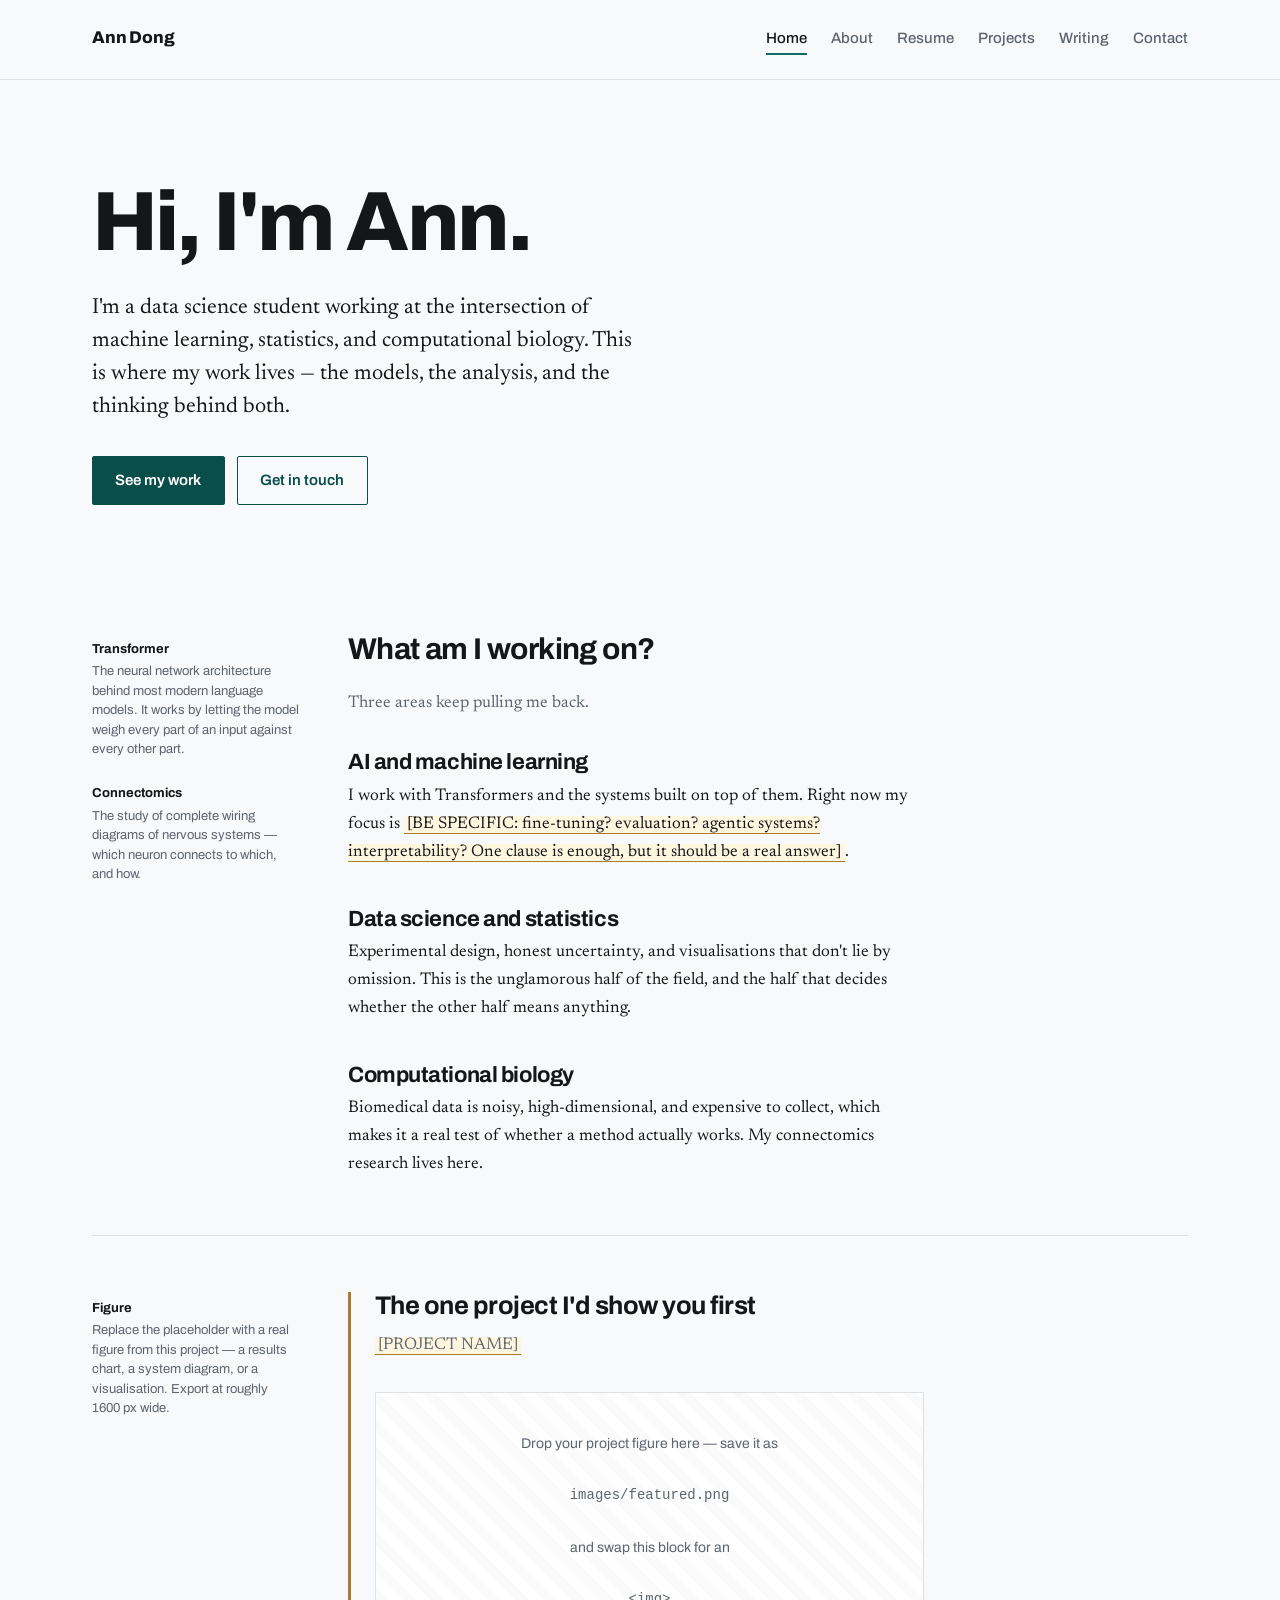
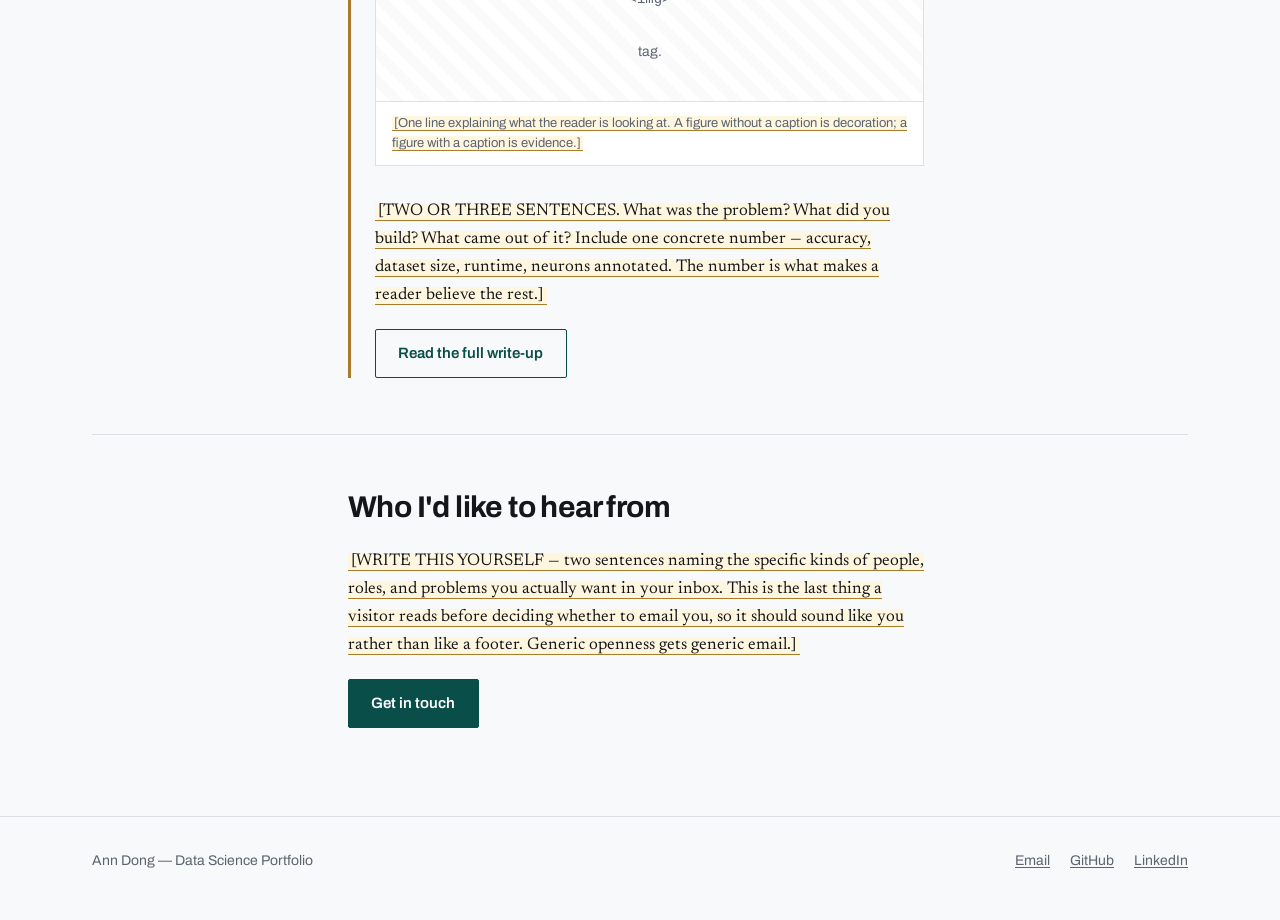
==== index.html @ 15c3337b "Add files via upload Replace Quarto site with static HTML portfolio" ====
<!DOCTYPE html>
<html lang="en">
<head>
<meta charset="utf-8">
<meta name="viewport" content="width=device-width, initial-scale=1">
<title>Ann Dong — Data Science Portfolio</title>
<meta name="description" content="Ann Dong is a data science student working across machine learning, statistics, and computational biology.">
<link rel="preconnect" href="https://fonts.googleapis.com">
<link rel="preconnect" href="https://fonts.gstatic.com" crossorigin>
<link href="https://fonts.googleapis.com/css2?family=Archivo:wght@400;500;600;700;800&family=Newsreader:opsz,wght@6..72,400;6..72,500&display=swap" rel="stylesheet">
<link rel="stylesheet" href="style.css">
</head>
<body>

<header class="site-header">
  <div class="header-inner">
    <a class="wordmark" href="index.html">Ann Dong</a>
    <nav class="nav" aria-label="Main">
      <a href="index.html" aria-current="page">Home</a>
      <a href="about.html">About</a>
      <a href="resume.html">Resume</a>
      <a href="projects.html">Projects</a>
      <a href="writing.html">Writing</a>
      <a href="contact.html">Contact</a>
    </nav>
  </div>
</header>

<main class="sheet">

  <section class="hero">
    <h1>Hi, I'm Ann.</h1>
    <p class="lede">I'm a data science student working at the intersection of machine
      learning, statistics, and computational biology. This is where my work lives —
      the models, the analysis, and the thinking behind both.</p>
    <div class="btn-row">
      <a class="btn btn-solid" href="projects.html">See my work</a>
      <a class="btn btn-ghost" href="contact.html">Get in touch</a>
    </div>
  </section>

  <section class="row">
    <div class="gutter">
      <p class="note">
        <span class="term">Transformer</span>
        The neural network architecture behind most modern language models. It works by
        letting the model weigh every part of an input against every other part.
      </p>
      <p class="note">
        <span class="term">Connectomics</span>
        The study of complete wiring diagrams of nervous systems — which neuron connects
        to which, and how.
      </p>
    </div>
    <div class="main">
      <h2>What am I working on?</h2>
      <p class="sub">Three areas keep pulling me back.</p>

      <div class="entry">
        <h3>AI and machine learning</h3>
        <p>I work with Transformers and the systems built on top of them. Right now my
          focus is <span class="todo">[BE SPECIFIC: fine-tuning? evaluation? agentic
          systems? interpretability? One clause is enough, but it should be a real
          answer]</span>.</p>
      </div>

      <div class="entry">
        <h3>Data science and statistics</h3>
        <p>Experimental design, honest uncertainty, and visualisations that don't lie by
          omission. This is the unglamorous half of the field, and the half that decides
          whether the other half means anything.</p>
      </div>

      <div class="entry">
        <h3>Computational biology</h3>
        <p>Biomedical data is noisy, high-dimensional, and expensive to collect, which
          makes it a real test of whether a method actually works. My connectomics
          research lives here.</p>
      </div>
    </div>
  </section>

  <section class="row">
    <div class="gutter">
      <p class="note">
        <span class="term">Figure</span>
        Replace the placeholder with a real figure from this project — a results chart,
        a system diagram, or a visualisation. Export at roughly 1600&nbsp;px wide.
      </p>
    </div>
    <div class="main">
      <div class="featured">
        <h2>The one project I'd show you first</h2>
        <p class="sub"><span class="todo">[PROJECT NAME]</span></p>

        <figure>
          <div class="figure-empty">Drop your project figure here — save it as
            <code>images/featured.png</code> and swap this block for an
            <code>&lt;img&gt;</code> tag.</div>
          <figcaption><span class="todo">[One line explaining what the reader is looking
            at. A figure without a caption is decoration; a figure with a caption is
            evidence.]</span></figcaption>
        </figure>

        <p><span class="todo">[TWO OR THREE SENTENCES. What was the problem? What did you
          build? What came out of it? Include one concrete number — accuracy, dataset
          size, runtime, neurons annotated. The number is what makes a reader believe
          the rest.]</span></p>

        <div class="btn-row">
          <a class="btn btn-ghost" href="projects.html">Read the full write-up</a>
        </div>
      </div>
    </div>
  </section>

  <section class="row">
    <div class="gutter"></div>
    <div class="main">
      <h2>Who I'd like to hear from</h2>
      <p><span class="todo">[WRITE THIS YOURSELF — two sentences naming the specific
        kinds of people, roles, and problems you actually want in your inbox. This is
        the last thing a visitor reads before deciding whether to email you, so it
        should sound like you rather than like a footer. Generic openness gets generic
        email.]</span></p>
      <div class="btn-row">
        <a class="btn btn-solid" href="contact.html">Get in touch</a>
      </div>
    </div>
  </section>

</main>

<footer class="site-footer">
  <div class="footer-inner">
    <span>Ann Dong — Data Science Portfolio</span>
    <div class="footer-links">
      <a href="mailto:you@example.com">Email</a>
      <a href="https://github.com/">GitHub</a>
      <a href="https://linkedin.com/">LinkedIn</a>
    </div>
  </div>
</footer>

</body>
</html>
---- style.css ----
/* ============================================================
   Ann Dong — Data Science Portfolio
   Layout concept: an annotated page. The narrow left column is a
   real margin for definitions, figure captions, and metadata, so
   specialised terms get explained without interrupting the prose.
   ============================================================ */

:root {
  --paper:      #F8F9FA;
  --surface:    #FFFFFF;
  --ink:        #14161A;
  --ink-soft:   #5C6470;
  --rule:       #DDE1E3;
  --teal:       #0E6B66;
  --teal-deep:  #0A4E4A;
  --gold:       #A87C2A;

  --measure: 36rem;
  --gutter-w: 13rem;
  --gap: 3rem;

  --step-0: 1.0625rem;
  --step-1: 1.375rem;
  --step-2: 1.875rem;
  --step-3: 2.75rem;
  --step-4: clamp(2.75rem, 7vw, 5.25rem);
}

*, *::before, *::after { box-sizing: border-box; }

html { -webkit-text-size-adjust: 100%; }

body {
  margin: 0;
  background: var(--paper);
  color: var(--ink);
  font-family: Newsreader, Georgia, 'Times New Roman', serif;
  font-size: var(--step-0);
  line-height: 1.65;
  font-optical-sizing: auto;
}

h1, h2, h3, h4,
.nav, .gutter, .btn, .meta, .tag, .skills-grid dt {
  font-family: Archivo, 'Helvetica Neue', Arial, sans-serif;
}

h1, h2, h3, h4 {
  line-height: 1.1;
  letter-spacing: -0.02em;
  margin: 0;
  font-weight: 700;
}

p { margin: 0 0 1.1em; }
p:last-child { margin-bottom: 0; }

a { color: var(--teal-deep); text-decoration-thickness: 1px; text-underline-offset: 2px; }
a:hover { color: var(--ink); }

:focus-visible {
  outline: 2px solid var(--teal);
  outline-offset: 3px;
}

/* ---------- Header ---------- */

.site-header {
  border-bottom: 1px solid var(--rule);
  background: var(--paper);
}

.header-inner {
  max-width: 72rem;
  margin: 0 auto;
  padding: 1.5rem 1.75rem;
  display: flex;
  flex-wrap: wrap;
  gap: 1rem 2rem;
  align-items: baseline;
  justify-content: space-between;
}

.wordmark {
  font-family: Archivo, sans-serif;
  font-weight: 800;
  font-size: 1.0625rem;
  letter-spacing: -0.01em;
  color: var(--ink);
  text-decoration: none;
}

.nav {
  display: flex;
  flex-wrap: wrap;
  gap: 1.5rem;
  font-size: 0.9375rem;
  font-weight: 500;
}

.nav a {
  color: var(--ink-soft);
  text-decoration: none;
  padding-bottom: 2px;
  border-bottom: 2px solid transparent;
}

.nav a:hover { color: var(--ink); }

.nav a[aria-current="page"] {
  color: var(--ink);
  border-bottom-color: var(--teal);
}

/* ---------- The annotated grid ---------- */

.sheet {
  max-width: 72rem;
  margin: 0 auto;
  padding: 0 1.75rem;
}

.row {
  display: grid;
  grid-template-columns: var(--gutter-w) minmax(0, var(--measure));
  gap: var(--gap);
  padding: 3.5rem 0;
  border-bottom: 1px solid var(--rule);
}

.row:last-child { border-bottom: 0; }

.row > .main { grid-column: 2; }
.row > .gutter { grid-column: 1; }

/* Gutter notes: real information, not decoration. */
.gutter {
  font-family: Archivo, sans-serif;
  font-size: 0.8125rem;
  line-height: 1.5;
  color: var(--ink-soft);
  padding-top: 0.4rem;
}

.gutter .term {
  display: block;
  font-weight: 700;
  color: var(--ink);
  margin-bottom: 0.2rem;
}

.gutter .note + .note { margin-top: 1.5rem; }

/* ---------- Hero ---------- */

.hero { padding: 6rem 0 4.5rem; }

.hero h1 {
  font-size: var(--step-4);
  font-weight: 800;
  letter-spacing: -0.035em;
  margin-bottom: 1.5rem;
}

.hero .lede {
  font-size: var(--step-1);
  line-height: 1.5;
  max-width: 34rem;
  margin-bottom: 2rem;
}

/* ---------- Buttons ---------- */

.btn-row { display: flex; flex-wrap: wrap; gap: 0.75rem; }

.btn {
  display: inline-block;
  font-size: 0.9375rem;
  font-weight: 600;
  padding: 0.7rem 1.4rem;
  border-radius: 2px;
  text-decoration: none;
  border: 1.5px solid var(--teal-deep);
}

.btn-solid { background: var(--teal-deep); color: #fff; }
.btn-solid:hover { background: var(--ink); border-color: var(--ink); color: #fff; }

.btn-ghost { background: transparent; color: var(--teal-deep); }
.btn-ghost:hover { background: var(--teal-deep); color: #fff; }

/* ---------- Headings within content ---------- */

.main > h2 {
  font-size: var(--step-2);
  margin-bottom: 1.5rem;
}

.main > h3 {
  font-size: var(--step-1);
  margin: 2.5rem 0 0.6rem;
}

.main > h3:first-child { margin-top: 0; }

.sub {
  color: var(--ink-soft);
  font-size: var(--step-0);
  margin-bottom: 2rem;
}

/* ---------- Entries (areas, research, experience) ---------- */

.entry { margin-bottom: 2.5rem; }
.entry:last-child { margin-bottom: 0; }

.entry h3 {
  font-size: var(--step-1);
  margin-bottom: 0.5rem;
}

.entry .meta {
  font-size: 0.8125rem;
  color: var(--ink-soft);
  margin-bottom: 0.6rem;
}

.entry ul { margin: 0.6rem 0 0; padding-left: 1.1rem; }
.entry li { margin-bottom: 0.4rem; }

/* ---------- Featured project ---------- */

.featured {
  border-left: 3px solid var(--gold);
  padding-left: 1.5rem;
}

.featured h2 { margin-bottom: 0.75rem; }

/* ---------- Figures ---------- */

figure {
  margin: 0 0 2rem;
  background: var(--surface);
  border: 1px solid var(--rule);
}

figure img { display: block; width: 100%; height: auto; }

figure figcaption {
  font-family: Archivo, sans-serif;
  font-size: 0.8125rem;
  line-height: 1.5;
  color: var(--ink-soft);
  padding: 0.75rem 1rem;
  border-top: 1px solid var(--rule);
}

.figure-empty {
  aspect-ratio: 16 / 9;
  display: grid;
  place-items: center;
  padding: 1.5rem;
  text-align: center;
  font-family: Archivo, sans-serif;
  font-size: 0.875rem;
  color: var(--ink-soft);
  background: repeating-linear-gradient(
    45deg, transparent, transparent 10px,
    rgba(0,0,0,0.02) 10px, rgba(0,0,0,0.02) 20px
  );
}

/* ---------- Project index ---------- */

.project-group { margin-bottom: 3rem; }
.project-group:last-child { margin-bottom: 0; }

.project-group > h3 {
  font-size: 0.9375rem;
  font-weight: 700;
  color: var(--teal-deep);
  margin-bottom: 1rem;
  padding-bottom: 0.4rem;
  border-bottom: 1px solid var(--rule);
}

.project-item {
  display: block;
  padding: 1.1rem 0;
  border-bottom: 1px solid var(--rule);
  text-decoration: none;
  color: inherit;
}

.project-item:last-child { border-bottom: 0; }

.project-item h4 {
  font-size: 1.125rem;
  margin-bottom: 0.3rem;
  color: var(--teal-deep);
}

.project-item:hover h4 { color: var(--ink); }

.project-item p {
  margin: 0;
  font-size: 0.9375rem;
  color: var(--ink-soft);
}

.tag {
  display: inline-block;
  font-size: 0.75rem;
  font-weight: 600;
  color: var(--gold);
  border: 1px solid currentColor;
  border-radius: 2px;
  padding: 0.1rem 0.4rem;
  margin-left: 0.5rem;
  vertical-align: 2px;
}

/* ---------- Skills ---------- */

.skills-grid {
  display: grid;
  grid-template-columns: 9rem minmax(0, 1fr);
  gap: 0.5rem 1.5rem;
  margin: 0;
  font-size: 0.9375rem;
}

.skills-grid dt { font-weight: 600; color: var(--ink); }
.skills-grid dd { margin: 0; color: var(--ink-soft); }

/* ---------- Contact list ---------- */

.contact-list {
  list-style: none;
  margin: 0 0 2rem;
  padding: 0;
  font-size: var(--step-1);
}

.contact-list li {
  padding: 0.7rem 0;
  border-bottom: 1px solid var(--rule);
}

/* ---------- Placeholder marker — delete these before publishing ---------- */

.todo {
  background: #FFF6DF;
  border-bottom: 1.5px solid var(--gold);
  padding: 0 0.15em;
}

/* ---------- Footer ---------- */

.site-footer {
  border-top: 1px solid var(--rule);
  margin-top: 2rem;
}

.footer-inner {
  max-width: 72rem;
  margin: 0 auto;
  padding: 2rem 1.75rem 3rem;
  display: flex;
  flex-wrap: wrap;
  gap: 0.75rem 2rem;
  justify-content: space-between;
  font-family: Archivo, sans-serif;
  font-size: 0.875rem;
  color: var(--ink-soft);
}

.footer-inner a { color: var(--ink-soft); }
.footer-inner a:hover { color: var(--ink); }

.footer-links { display: flex; flex-wrap: wrap; gap: 1.25rem; }

/* ---------- Narrow screens: the margin folds into the flow ---------- */

@media (max-width: 56rem) {
  :root { --gap: 0; }

  .row {
    grid-template-columns: minmax(0, 1fr);
    padding: 2.75rem 0;
  }

  .row > .main,
  .row > .gutter { grid-column: 1; }

  .row > .gutter {
    order: 2;
    margin-top: 2rem;
    padding: 0 0 0 1rem;
    border-left: 2px solid var(--rule);
  }

  .hero { padding: 3.5rem 0 2.5rem; }

  .skills-grid { grid-template-columns: minmax(0, 1fr); gap: 0.15rem; }
  .skills-grid dd { margin-bottom: 0.9rem; }
}

@media (prefers-reduced-motion: reduce) {
  * { transition: none !important; animation: none !important; }
}
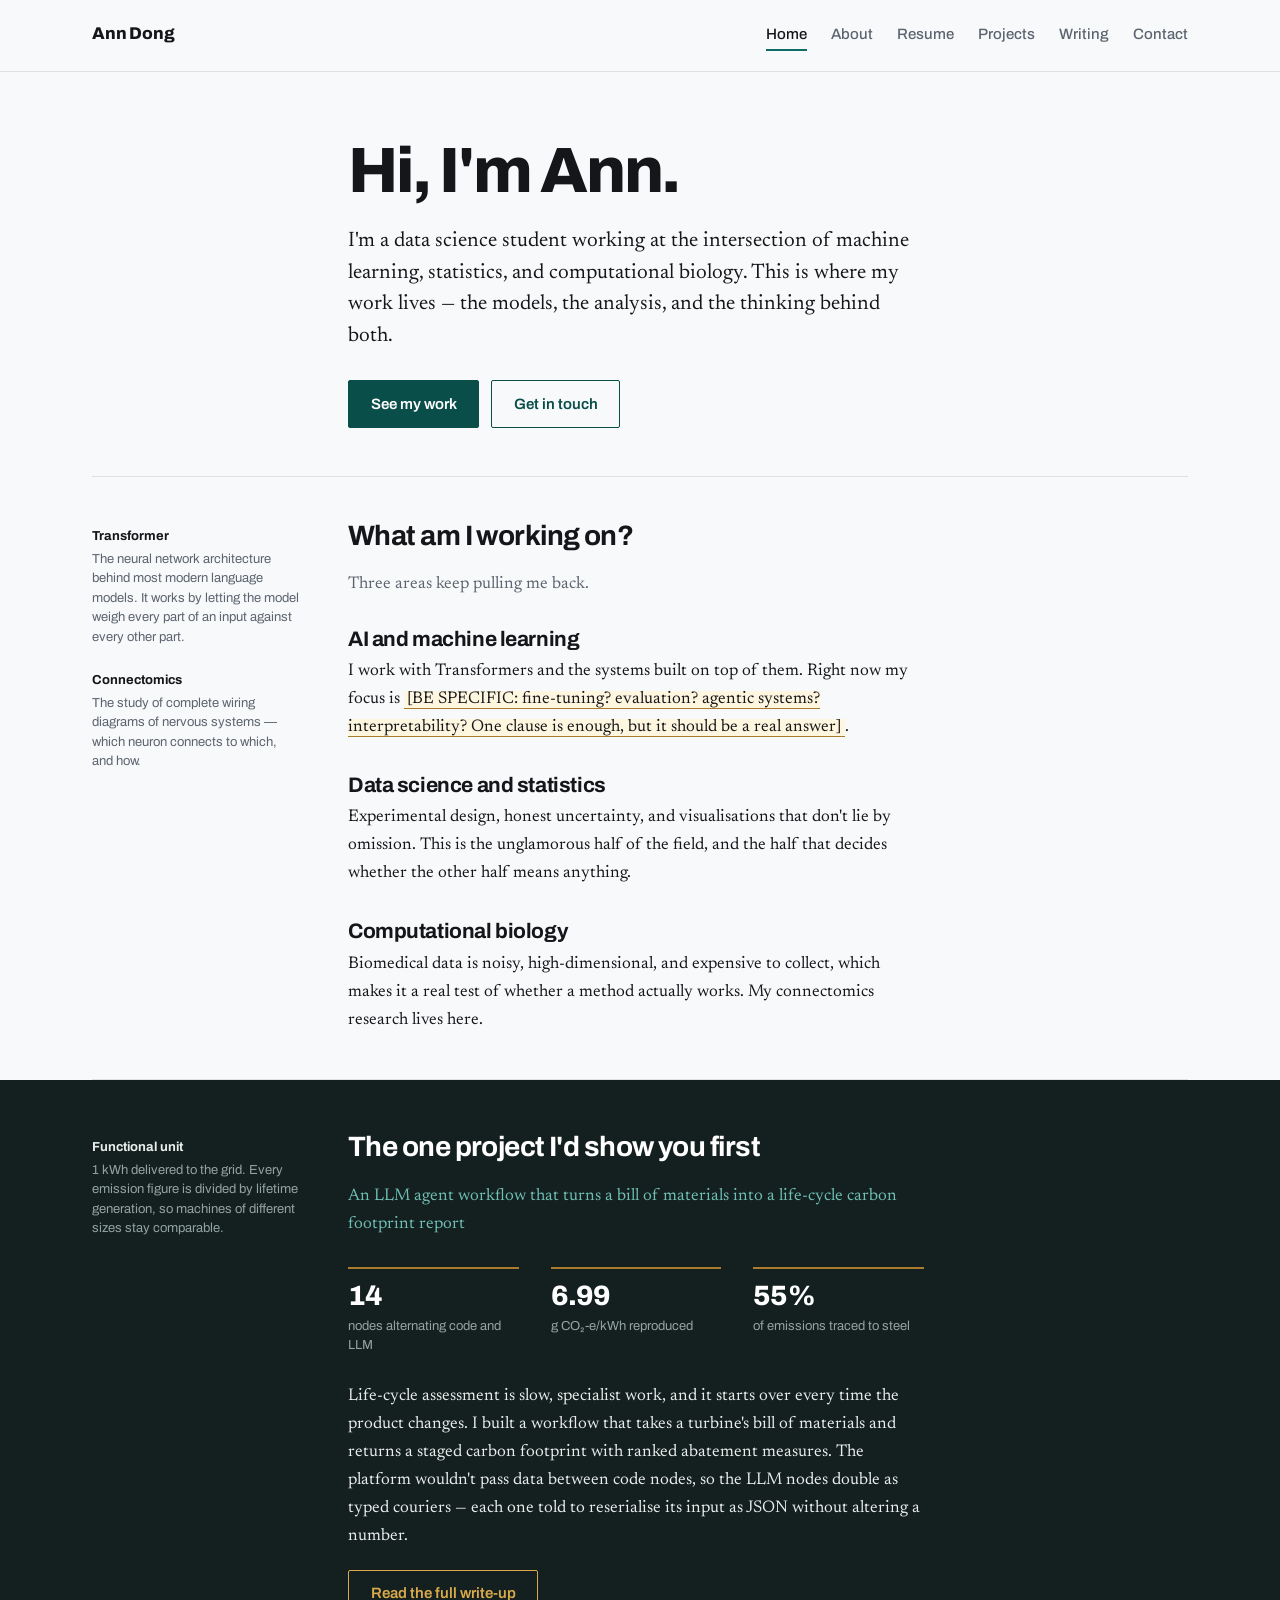
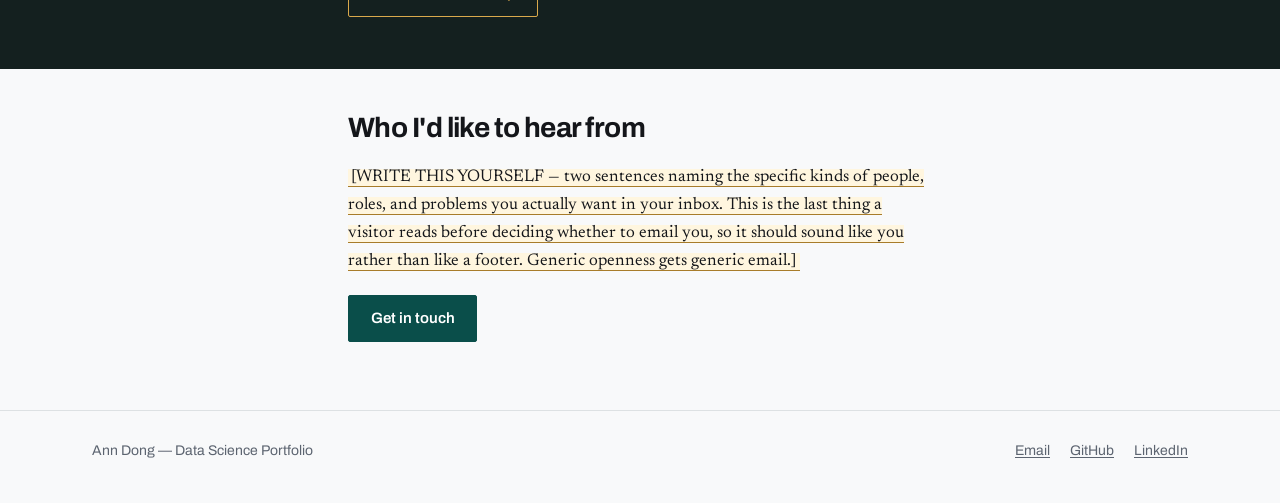
==== commit 72762952: "Align page heroes to the content grid" ====
--- a/index.html
+++ b/index.html
@@ -28,7 +28,9 @@
 
 <main class="sheet">
 
-  <section class="hero">
+  <section class="row hero">
+  <div class="gutter"></div>
+  <div class="main">
     <h1>Hi, I'm Ann.</h1>
     <p class="lede">I'm a data science student working at the intersection of machine
       learning, statistics, and computational biology. This is where my work lives —
@@ -37,7 +39,8 @@
       <a class="btn btn-solid" href="projects.html">See my work</a>
       <a class="btn btn-ghost" href="contact.html">Get in touch</a>
     </div>
-  </section>
+  </div>
+</section>
 
   <section class="row">
     <div class="gutter">
@@ -80,36 +83,34 @@
     </div>
   </section>
 
-  <section class="row">
+  <section class="row row-dark">
     <div class="gutter">
       <p class="note">
-        <span class="term">Figure</span>
-        Replace the placeholder with a real figure from this project — a results chart,
-        a system diagram, or a visualisation. Export at roughly 1600&nbsp;px wide.
+        <span class="term">Functional unit</span>
+        1 kWh delivered to the grid. Every emission figure is divided by
+        lifetime generation, so machines of different sizes stay comparable.
       </p>
     </div>
     <div class="main">
-      <div class="featured">
-        <h2>The one project I'd show you first</h2>
-        <p class="sub"><span class="todo">[PROJECT NAME]</span></p>
+      <h2>The one project I'd show you first</h2>
+      <p class="sub">An LLM agent workflow that turns a bill of materials into a
+        life-cycle carbon footprint report</p>
 
-        <figure>
-          <div class="figure-empty">Drop your project figure here — save it as
-            <code>images/featured.png</code> and swap this block for an
-            <code>&lt;img&gt;</code> tag.</div>
-          <figcaption><span class="todo">[One line explaining what the reader is looking
-            at. A figure without a caption is decoration; a figure with a caption is
-            evidence.]</span></figcaption>
-        </figure>
+      <div class="stats">
+        <div class="stat"><b>14</b><span>nodes alternating code and LLM</span></div>
+        <div class="stat"><b>6.99</b><span>g CO₂-e/kWh reproduced</span></div>
+        <div class="stat"><b>55%</b><span>of emissions traced to steel</span></div>
+      </div>
 
-        <p><span class="todo">[TWO OR THREE SENTENCES. What was the problem? What did you
-          build? What came out of it? Include one concrete number — accuracy, dataset
-          size, runtime, neurons annotated. The number is what makes a reader believe
-          the rest.]</span></p>
+      <p style="margin-top:1.75rem">Life-cycle assessment is slow, specialist work, and
+        it starts over every time the product changes. I built a workflow that takes a
+        turbine's bill of materials and returns a staged carbon footprint with ranked
+        abatement measures. The platform wouldn't pass data between code nodes, so the
+        LLM nodes double as typed couriers — each one told to reserialise its input as
+        JSON without altering a number.</p>
 
-        <div class="btn-row">
-          <a class="btn btn-ghost" href="projects.html">Read the full write-up</a>
-        </div>
+      <div class="btn-row">
+        <a class="btn btn-ghost" href="project-1.html">Read the full write-up</a>
       </div>
     </div>
   </section>
@@ -135,9 +136,9 @@
   <div class="footer-inner">
     <span>Ann Dong — Data Science Portfolio</span>
     <div class="footer-links">
-      <a href="mailto:you@example.com">Email</a>
-      <a href="https://github.com/">GitHub</a>
-      <a href="https://linkedin.com/">LinkedIn</a>
+      <a href="mailto:qiuyandong@ucsb.edu">Email</a>
+      <a href="https://github.com/qiuyandong">GitHub</a>
+      <a href="https://www.linkedin.com/in/ann-dong-a5a053351">LinkedIn</a>
     </div>
   </div>
 </footer>
--- a/style.css
+++ b/style.css
@@ -8,22 +8,25 @@
 :root {
   --paper:      #F8F9FA;
   --surface:    #FFFFFF;
+  --dark:       #14201F;
   --ink:        #14161A;
   --ink-soft:   #5C6470;
   --rule:       #DDE1E3;
   --teal:       #0E6B66;
   --teal-deep:  #0A4E4A;
+  --teal-light: #6FBFB6;
   --gold:       #A87C2A;
+  --gold-light: #D9A94C;
 
   --measure: 36rem;
   --gutter-w: 13rem;
   --gap: 3rem;
 
   --step-0: 1.0625rem;
-  --step-1: 1.375rem;
-  --step-2: 1.875rem;
-  --step-3: 2.75rem;
-  --step-4: clamp(2.75rem, 7vw, 5.25rem);
+  --step-1: 1.3125rem;
+  --step-2: 1.75rem;
+  --step-3: 2.25rem;
+  --step-4: clamp(2.5rem, 5.5vw, 4rem);
 }
 
 *, *::before, *::after { box-sizing: border-box; }
@@ -41,7 +44,7 @@
 }
 
 h1, h2, h3, h4,
-.nav, .gutter, .btn, .meta, .tag, .skills-grid dt {
+.nav, .gutter, .btn, .meta, .tag, .skills-grid dt, .stat {
   font-family: Archivo, 'Helvetica Neue', Arial, sans-serif;
 }
 
@@ -58,22 +61,16 @@
 a { color: var(--teal-deep); text-decoration-thickness: 1px; text-underline-offset: 2px; }
 a:hover { color: var(--ink); }
 
-:focus-visible {
-  outline: 2px solid var(--teal);
-  outline-offset: 3px;
-}
+:focus-visible { outline: 2px solid var(--teal); outline-offset: 3px; }
 
 /* ---------- Header ---------- */
 
-.site-header {
-  border-bottom: 1px solid var(--rule);
-  background: var(--paper);
-}
+.site-header { border-bottom: 1px solid var(--rule); background: var(--paper); }
 
 .header-inner {
   max-width: 72rem;
   margin: 0 auto;
-  padding: 1.5rem 1.75rem;
+  padding: 1.25rem 1.75rem;
   display: flex;
   flex-wrap: wrap;
   gap: 1rem 2rem;
@@ -90,13 +87,7 @@
   text-decoration: none;
 }
 
-.nav {
-  display: flex;
-  flex-wrap: wrap;
-  gap: 1.5rem;
-  font-size: 0.9375rem;
-  font-weight: 500;
-}
+.nav { display: flex; flex-wrap: wrap; gap: 1.5rem; font-size: 0.9375rem; font-weight: 500; }
 
 .nav a {
   color: var(--ink-soft);
@@ -106,30 +97,23 @@
 }
 
 .nav a:hover { color: var(--ink); }
-
-.nav a[aria-current="page"] {
-  color: var(--ink);
-  border-bottom-color: var(--teal);
-}
+.nav a[aria-current="page"] { color: var(--ink); border-bottom-color: var(--teal); }
 
 /* ---------- The annotated grid ---------- */
-
-.sheet {
-  max-width: 72rem;
-  margin: 0 auto;
-  padding: 0 1.75rem;
-}
+/* Every band on the page sits on the same two-column grid, so the
+   main column keeps one left edge from the hero to the footer. */
+
+.sheet { max-width: 72rem; margin: 0 auto; padding: 0 1.75rem; }
 
 .row {
   display: grid;
   grid-template-columns: var(--gutter-w) minmax(0, var(--measure));
   gap: var(--gap);
-  padding: 3.5rem 0;
+  padding: 2.75rem 0;
   border-bottom: 1px solid var(--rule);
 }
 
 .row:last-child { border-bottom: 0; }
-
 .row > .main { grid-column: 2; }
 .row > .gutter { grid-column: 1; }
 
@@ -142,32 +126,89 @@
   padding-top: 0.4rem;
 }
 
-.gutter .term {
-  display: block;
-  font-weight: 700;
-  color: var(--ink);
-  margin-bottom: 0.2rem;
-}
-
+.gutter .term { display: block; font-weight: 700; color: var(--ink); margin-bottom: 0.2rem; }
 .gutter .note + .note { margin-top: 1.5rem; }
 
+/* ---------- Dark band ---------- */
+/* One inverted band per page gives the scroll a rhythm and marks
+   the section that carries the most weight. */
+
+.row-dark {
+  background: var(--dark);
+  color: #E8EDEC;
+  border-bottom: 0;
+  padding: 3.25rem 0;
+  position: relative;
+}
+
+.row-dark::before {
+  content: "";
+  position: absolute;
+  inset: 0 -50vw;
+  background: var(--dark);
+  z-index: -1;
+}
+
+.row-dark h2, .row-dark h3 { color: #fff; }
+.row-dark .sub { color: var(--teal-light); }
+.row-dark .gutter { color: #93A3A1; }
+.row-dark .gutter .term { color: #E8EDEC; }
+.row-dark a { color: var(--gold-light); }
+.row-dark a:hover { color: #fff; }
+
+.row-dark .btn-ghost { color: var(--gold-light); border-color: var(--gold-light); }
+.row-dark .btn-ghost:hover { background: var(--gold-light); color: var(--dark); }
+
+.row-dark figure { background: rgba(255,255,255,0.04); border-color: rgba(255,255,255,0.14); }
+.row-dark figure figcaption { color: #93A3A1; border-top-color: rgba(255,255,255,0.14); }
+.row-dark .figure-empty { color: #93A3A1; background: none; }
+
 /* ---------- Hero ---------- */
-
-.hero { padding: 6rem 0 4.5rem; }
+/* The hero is a .row too, so the headline shares the main column's
+   left edge with everything below it. */
+
+.hero { padding: 4rem 0 3rem; }
 
 .hero h1 {
   font-size: var(--step-4);
   font-weight: 800;
   letter-spacing: -0.035em;
-  margin-bottom: 1.5rem;
-}
-
-.hero .lede {
-  font-size: var(--step-1);
-  line-height: 1.5;
-  max-width: 34rem;
-  margin-bottom: 2rem;
-}
+  margin-bottom: 1.25rem;
+}
+
+.hero .lede { font-size: var(--step-1); line-height: 1.5; margin-bottom: 1.75rem; }
+
+/* ---------- Stat strip ---------- */
+/* Numbers from real projects. On a portfolio for someone who works
+   with data, the figures are the most honest thing to put on display. */
+
+.stats {
+  display: grid;
+  grid-template-columns: repeat(3, minmax(0, 1fr));
+  gap: 1.5rem 2rem;
+}
+
+.stat { border-top: 2px solid var(--gold); padding-top: 0.75rem; }
+
+.stat b {
+  display: block;
+  font-size: 1.75rem;
+  font-weight: 800;
+  letter-spacing: -0.03em;
+  line-height: 1.1;
+  color: var(--ink);
+}
+
+.stat span {
+  display: block;
+  font-size: 0.8125rem;
+  line-height: 1.45;
+  color: var(--ink-soft);
+  margin-top: 0.35rem;
+}
+
+.row-dark .stat b { color: #fff; }
+.row-dark .stat span { color: #93A3A1; }
 
 /* ---------- Buttons ---------- */
 
@@ -177,7 +218,7 @@
   display: inline-block;
   font-size: 0.9375rem;
   font-weight: 600;
-  padding: 0.7rem 1.4rem;
+  padding: 0.65rem 1.35rem;
   border-radius: 2px;
   text-decoration: none;
   border: 1.5px solid var(--teal-deep);
@@ -189,62 +230,31 @@
 .btn-ghost { background: transparent; color: var(--teal-deep); }
 .btn-ghost:hover { background: var(--teal-deep); color: #fff; }
 
-/* ---------- Headings within content ---------- */
-
-.main > h2 {
-  font-size: var(--step-2);
-  margin-bottom: 1.5rem;
-}
-
-.main > h3 {
-  font-size: var(--step-1);
-  margin: 2.5rem 0 0.6rem;
-}
-
+/* ---------- Content headings ---------- */
+
+.main > h2 { font-size: var(--step-2); margin-bottom: 1.25rem; }
+.main > h3 { font-size: var(--step-1); margin: 2rem 0 0.5rem; }
 .main > h3:first-child { margin-top: 0; }
 
-.sub {
-  color: var(--ink-soft);
-  font-size: var(--step-0);
-  margin-bottom: 2rem;
-}
-
-/* ---------- Entries (areas, research, experience) ---------- */
-
-.entry { margin-bottom: 2.5rem; }
+.sub { color: var(--ink-soft); font-size: var(--step-0); margin-bottom: 1.75rem; }
+
+/* ---------- Entries ---------- */
+
+.entry { margin-bottom: 2rem; }
 .entry:last-child { margin-bottom: 0; }
-
-.entry h3 {
-  font-size: var(--step-1);
-  margin-bottom: 0.5rem;
-}
-
-.entry .meta {
-  font-size: 0.8125rem;
-  color: var(--ink-soft);
-  margin-bottom: 0.6rem;
-}
-
-.entry ul { margin: 0.6rem 0 0; padding-left: 1.1rem; }
-.entry li { margin-bottom: 0.4rem; }
+.entry h3 { font-size: var(--step-1); margin-bottom: 0.45rem; }
+.entry .meta { font-size: 0.8125rem; color: var(--ink-soft); margin-bottom: 0.5rem; }
+.entry ul { margin: 0.5rem 0 0; padding-left: 1.1rem; }
+.entry li { margin-bottom: 0.35rem; }
 
 /* ---------- Featured project ---------- */
 
-.featured {
-  border-left: 3px solid var(--gold);
-  padding-left: 1.5rem;
-}
-
-.featured h2 { margin-bottom: 0.75rem; }
+.featured { border-left: 3px solid var(--gold); padding-left: 1.5rem; }
+.featured h2 { margin-bottom: 0.6rem; }
 
 /* ---------- Figures ---------- */
 
-figure {
-  margin: 0 0 2rem;
-  background: var(--surface);
-  border: 1px solid var(--rule);
-}
-
+figure { margin: 0 0 1.75rem; background: var(--surface); border: 1px solid var(--rule); }
 figure img { display: block; width: 100%; height: auto; }
 
 figure figcaption {
@@ -252,7 +262,7 @@
   font-size: 0.8125rem;
   line-height: 1.5;
   color: var(--ink-soft);
-  padding: 0.75rem 1rem;
+  padding: 0.7rem 1rem;
   border-top: 1px solid var(--rule);
 }
 
@@ -273,41 +283,30 @@
 
 /* ---------- Project index ---------- */
 
-.project-group { margin-bottom: 3rem; }
+.project-group { margin-bottom: 2.5rem; }
 .project-group:last-child { margin-bottom: 0; }
 
 .project-group > h3 {
   font-size: 0.9375rem;
   font-weight: 700;
   color: var(--teal-deep);
-  margin-bottom: 1rem;
-  padding-bottom: 0.4rem;
+  margin-bottom: 0.85rem;
+  padding-bottom: 0.35rem;
   border-bottom: 1px solid var(--rule);
 }
 
 .project-item {
   display: block;
-  padding: 1.1rem 0;
+  padding: 1rem 0;
   border-bottom: 1px solid var(--rule);
   text-decoration: none;
   color: inherit;
 }
 
 .project-item:last-child { border-bottom: 0; }
-
-.project-item h4 {
-  font-size: 1.125rem;
-  margin-bottom: 0.3rem;
-  color: var(--teal-deep);
-}
-
+.project-item h4 { font-size: 1.125rem; margin-bottom: 0.25rem; color: var(--teal-deep); }
 .project-item:hover h4 { color: var(--ink); }
-
-.project-item p {
-  margin: 0;
-  font-size: 0.9375rem;
-  color: var(--ink-soft);
-}
+.project-item p { margin: 0; font-size: 0.9375rem; color: var(--ink-soft); }
 
 .tag {
   display: inline-block;
@@ -326,7 +325,7 @@
 .skills-grid {
   display: grid;
   grid-template-columns: 9rem minmax(0, 1fr);
-  gap: 0.5rem 1.5rem;
+  gap: 0.45rem 1.5rem;
   margin: 0;
   font-size: 0.9375rem;
 }
@@ -336,37 +335,22 @@
 
 /* ---------- Contact list ---------- */
 
-.contact-list {
-  list-style: none;
-  margin: 0 0 2rem;
-  padding: 0;
-  font-size: var(--step-1);
-}
-
-.contact-list li {
-  padding: 0.7rem 0;
-  border-bottom: 1px solid var(--rule);
-}
+.contact-list { list-style: none; margin: 0 0 1.75rem; padding: 0; font-size: var(--step-1); }
+.contact-list li { padding: 0.65rem 0; border-bottom: 1px solid var(--rule); }
 
 /* ---------- Placeholder marker — delete these before publishing ---------- */
 
-.todo {
-  background: #FFF6DF;
-  border-bottom: 1.5px solid var(--gold);
-  padding: 0 0.15em;
-}
+.todo { background: #FFF6DF; border-bottom: 1.5px solid var(--gold); padding: 0 0.15em; }
+.row-dark .todo { background: #4A3D1E; color: #F0E4C4; }
 
 /* ---------- Footer ---------- */
 
-.site-footer {
-  border-top: 1px solid var(--rule);
-  margin-top: 2rem;
-}
+.site-footer { border-top: 1px solid var(--rule); margin-top: 1.5rem; }
 
 .footer-inner {
   max-width: 72rem;
   margin: 0 auto;
-  padding: 2rem 1.75rem 3rem;
+  padding: 1.75rem 1.75rem 2.5rem;
   display: flex;
   flex-wrap: wrap;
   gap: 0.75rem 2rem;
@@ -378,7 +362,6 @@
 
 .footer-inner a { color: var(--ink-soft); }
 .footer-inner a:hover { color: var(--ink); }
-
 .footer-links { display: flex; flex-wrap: wrap; gap: 1.25rem; }
 
 /* ---------- Narrow screens: the margin folds into the flow ---------- */
@@ -386,23 +369,20 @@
 @media (max-width: 56rem) {
   :root { --gap: 0; }
 
-  .row {
-    grid-template-columns: minmax(0, 1fr);
-    padding: 2.75rem 0;
-  }
-
-  .row > .main,
-  .row > .gutter { grid-column: 1; }
+  .row { grid-template-columns: minmax(0, 1fr); padding: 2.25rem 0; }
+  .row > .main, .row > .gutter { grid-column: 1; }
 
   .row > .gutter {
     order: 2;
-    margin-top: 2rem;
+    margin-top: 1.75rem;
     padding: 0 0 0 1rem;
     border-left: 2px solid var(--rule);
   }
 
-  .hero { padding: 3.5rem 0 2.5rem; }
-
+  .row-dark > .gutter { border-left-color: rgba(255,255,255,0.2); }
+
+  .hero { padding: 2.75rem 0 2rem; }
+  .stats { grid-template-columns: minmax(0, 1fr); gap: 1.25rem; }
   .skills-grid { grid-template-columns: minmax(0, 1fr); gap: 0.15rem; }
   .skills-grid dd { margin-bottom: 0.9rem; }
 }
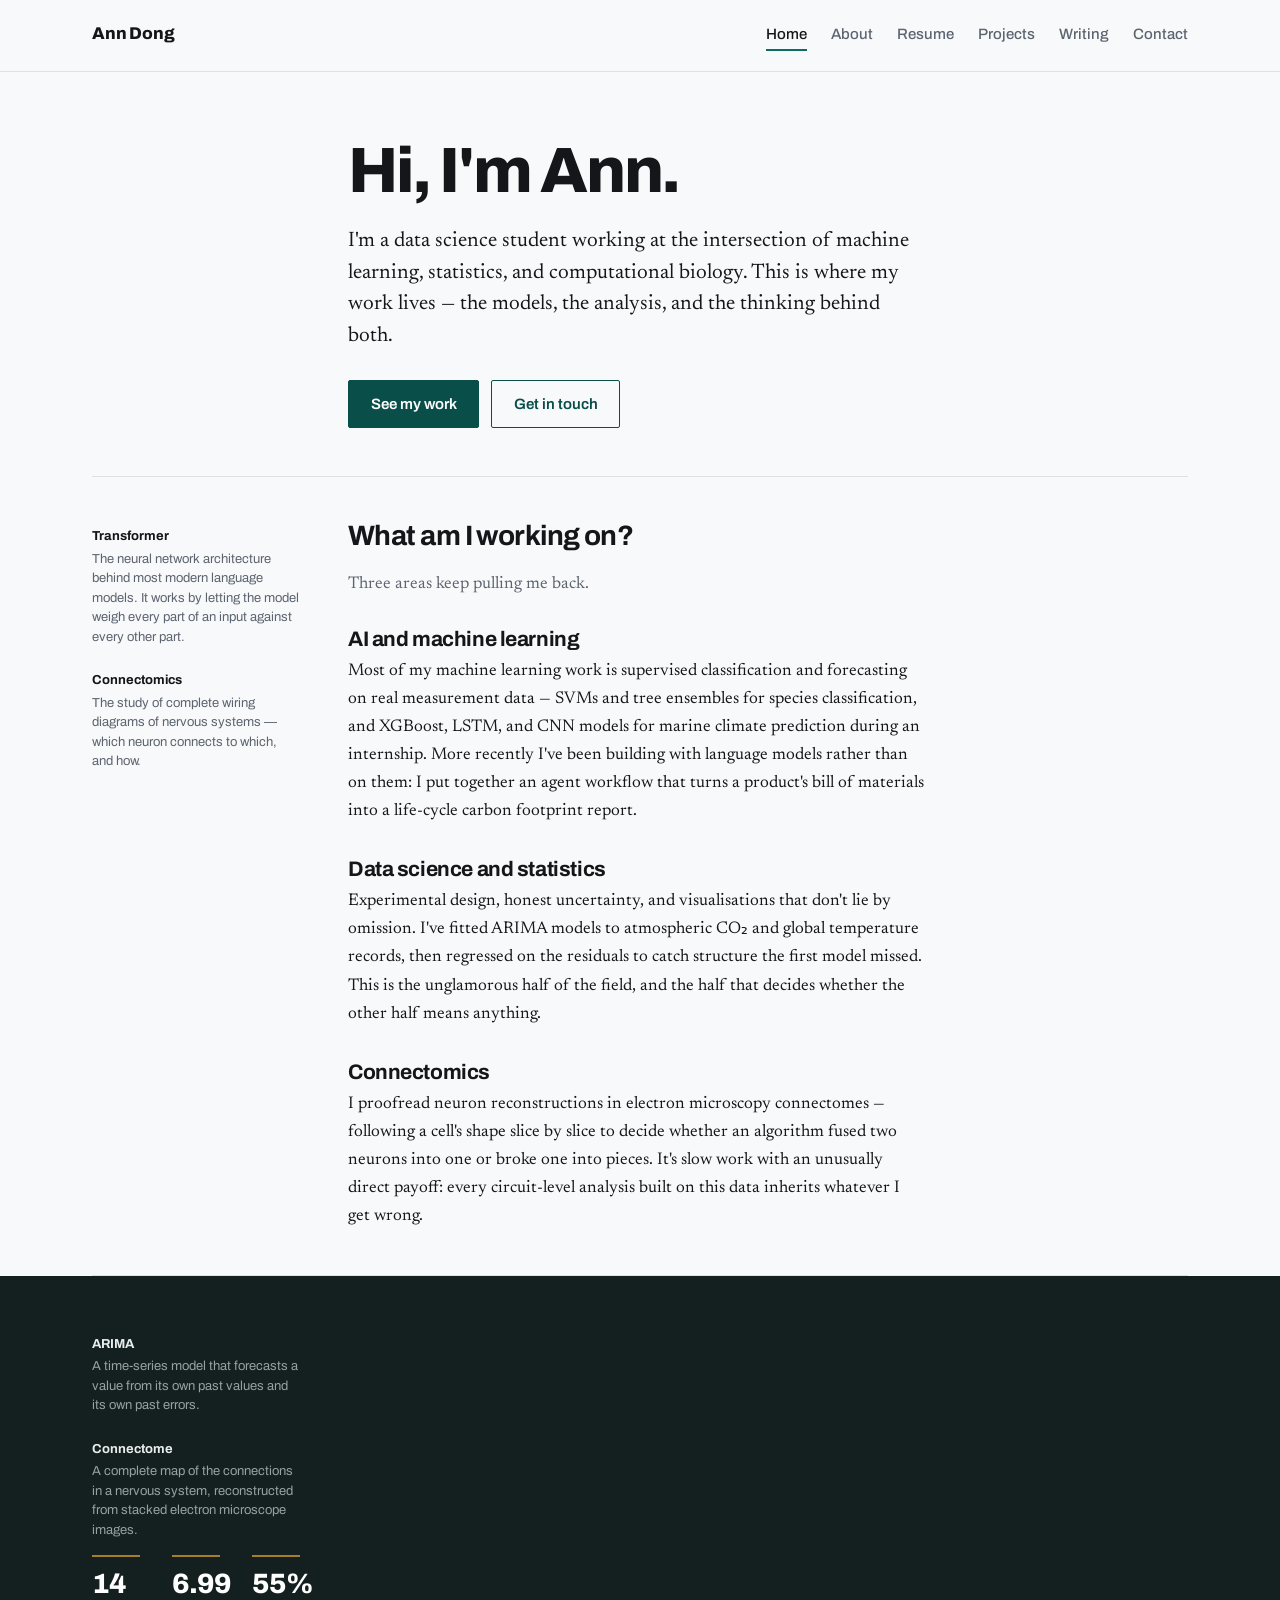
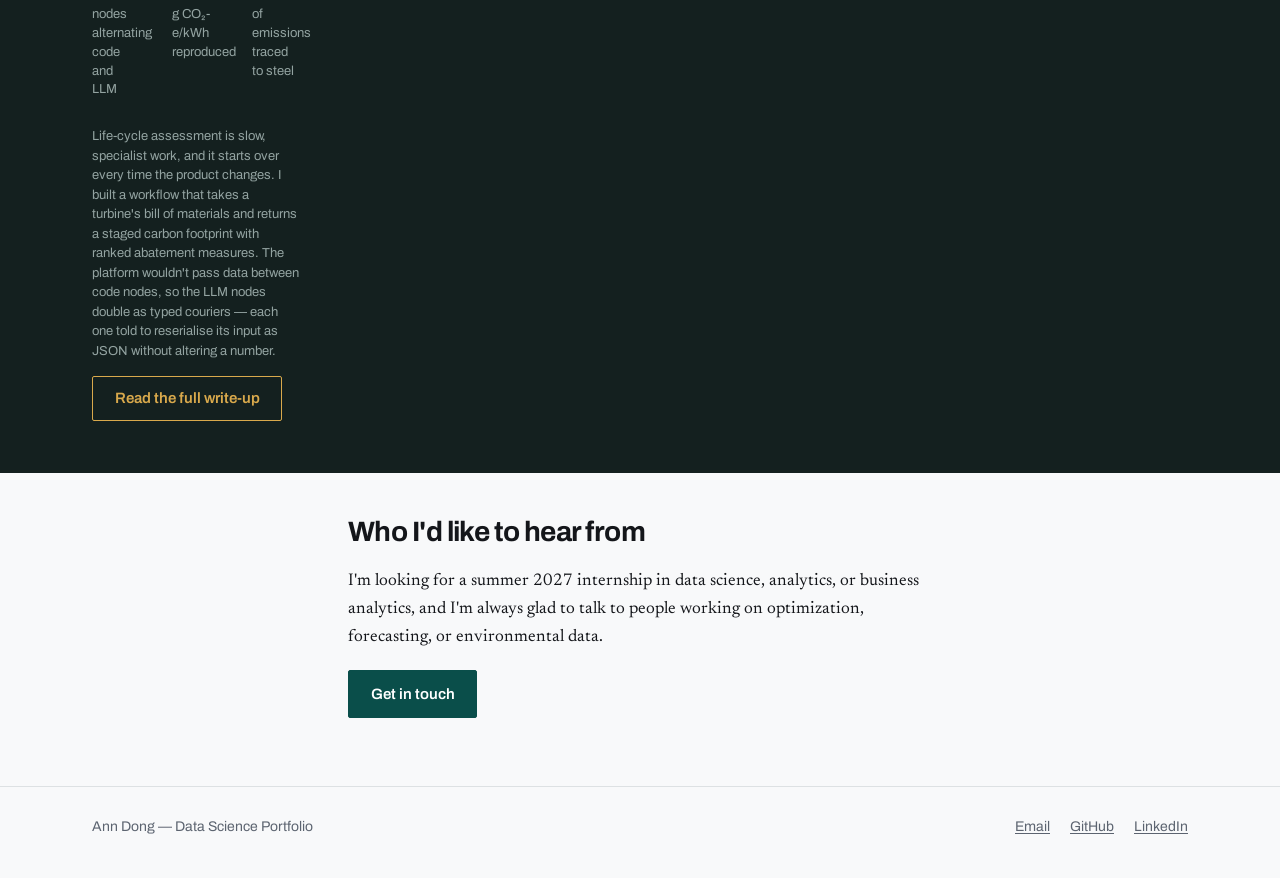
==== commit e4fe904a: "Fill in resume and homepage research areas" ====
--- a/index.html
+++ b/index.html
@@ -61,24 +61,31 @@
 
       <div class="entry">
         <h3>AI and machine learning</h3>
-        <p>I work with Transformers and the systems built on top of them. Right now my
-          focus is <span class="todo">[BE SPECIFIC: fine-tuning? evaluation? agentic
-          systems? interpretability? One clause is enough, but it should be a real
-          answer]</span>.</p>
+        <p>Most of my machine learning work is supervised classification and
+          forecasting on real measurement data — SVMs and tree ensembles for species
+          classification, and XGBoost, LSTM, and CNN models for marine climate
+          prediction during an internship. More recently I've been building with
+          language models rather than on them: I put together an agent workflow that
+          turns a product's bill of materials into a life-cycle carbon footprint
+          report.</p>
       </div>
 
       <div class="entry">
         <h3>Data science and statistics</h3>
-        <p>Experimental design, honest uncertainty, and visualisations that don't lie by
-          omission. This is the unglamorous half of the field, and the half that decides
-          whether the other half means anything.</p>
+        <p>Experimental design, honest uncertainty, and visualisations that don't
+          lie by omission. I've fitted ARIMA models to atmospheric CO₂ and global
+          temperature records, then regressed on the residuals to catch structure the
+          first model missed. This is the unglamorous half of the field, and the half
+          that decides whether the other half means anything.</p>
       </div>
 
       <div class="entry">
-        <h3>Computational biology</h3>
-        <p>Biomedical data is noisy, high-dimensional, and expensive to collect, which
-          makes it a real test of whether a method actually works. My connectomics
-          research lives here.</p>
+        <h3>Connectomics</h3>
+        <p>I proofread neuron reconstructions in electron microscopy connectomes —
+        following a cell's shape slice by slice to decide whether an algorithm
+        fused two neurons into one or broke one into pieces. It's slow work with
+        an unusually direct payoff: every circuit-level analysis built on this
+        data inherits whatever I get wrong.</p>
       </div>
     </div>
   </section>
@@ -86,16 +93,15 @@
   <section class="row row-dark">
     <div class="gutter">
       <p class="note">
-        <span class="term">Functional unit</span>
-        1 kWh delivered to the grid. Every emission figure is divided by
-        lifetime generation, so machines of different sizes stay comparable.
+        <span class="term">ARIMA</span>
+        A time-series model that forecasts a value from its own past values and
+        its own past errors.
       </p>
-    </div>
-    <div class="main">
-      <h2>The one project I'd show you first</h2>
-      <p class="sub">An LLM agent workflow that turns a bill of materials into a
-        life-cycle carbon footprint report</p>
-
+      <p class="note">
+        <span class="term">Connectome</span>
+        A complete map of the connections in a nervous system, reconstructed from
+        stacked electron microscope images.
+      </p>
       <div class="stats">
         <div class="stat"><b>14</b><span>nodes alternating code and LLM</span></div>
         <div class="stat"><b>6.99</b><span>g CO₂-e/kWh reproduced</span></div>
@@ -119,11 +125,9 @@
     <div class="gutter"></div>
     <div class="main">
       <h2>Who I'd like to hear from</h2>
-      <p><span class="todo">[WRITE THIS YOURSELF — two sentences naming the specific
-        kinds of people, roles, and problems you actually want in your inbox. This is
-        the last thing a visitor reads before deciding whether to email you, so it
-        should sound like you rather than like a footer. Generic openness gets generic
-        email.]</span></p>
+      <p>I'm looking for a summer 2027 internship in data science, analytics,
+        or business analytics, and I'm always glad to talk to people working on
+        optimization, forecasting, or environmental data.</p>
       <div class="btn-row">
         <a class="btn btn-solid" href="contact.html">Get in touch</a>
       </div>
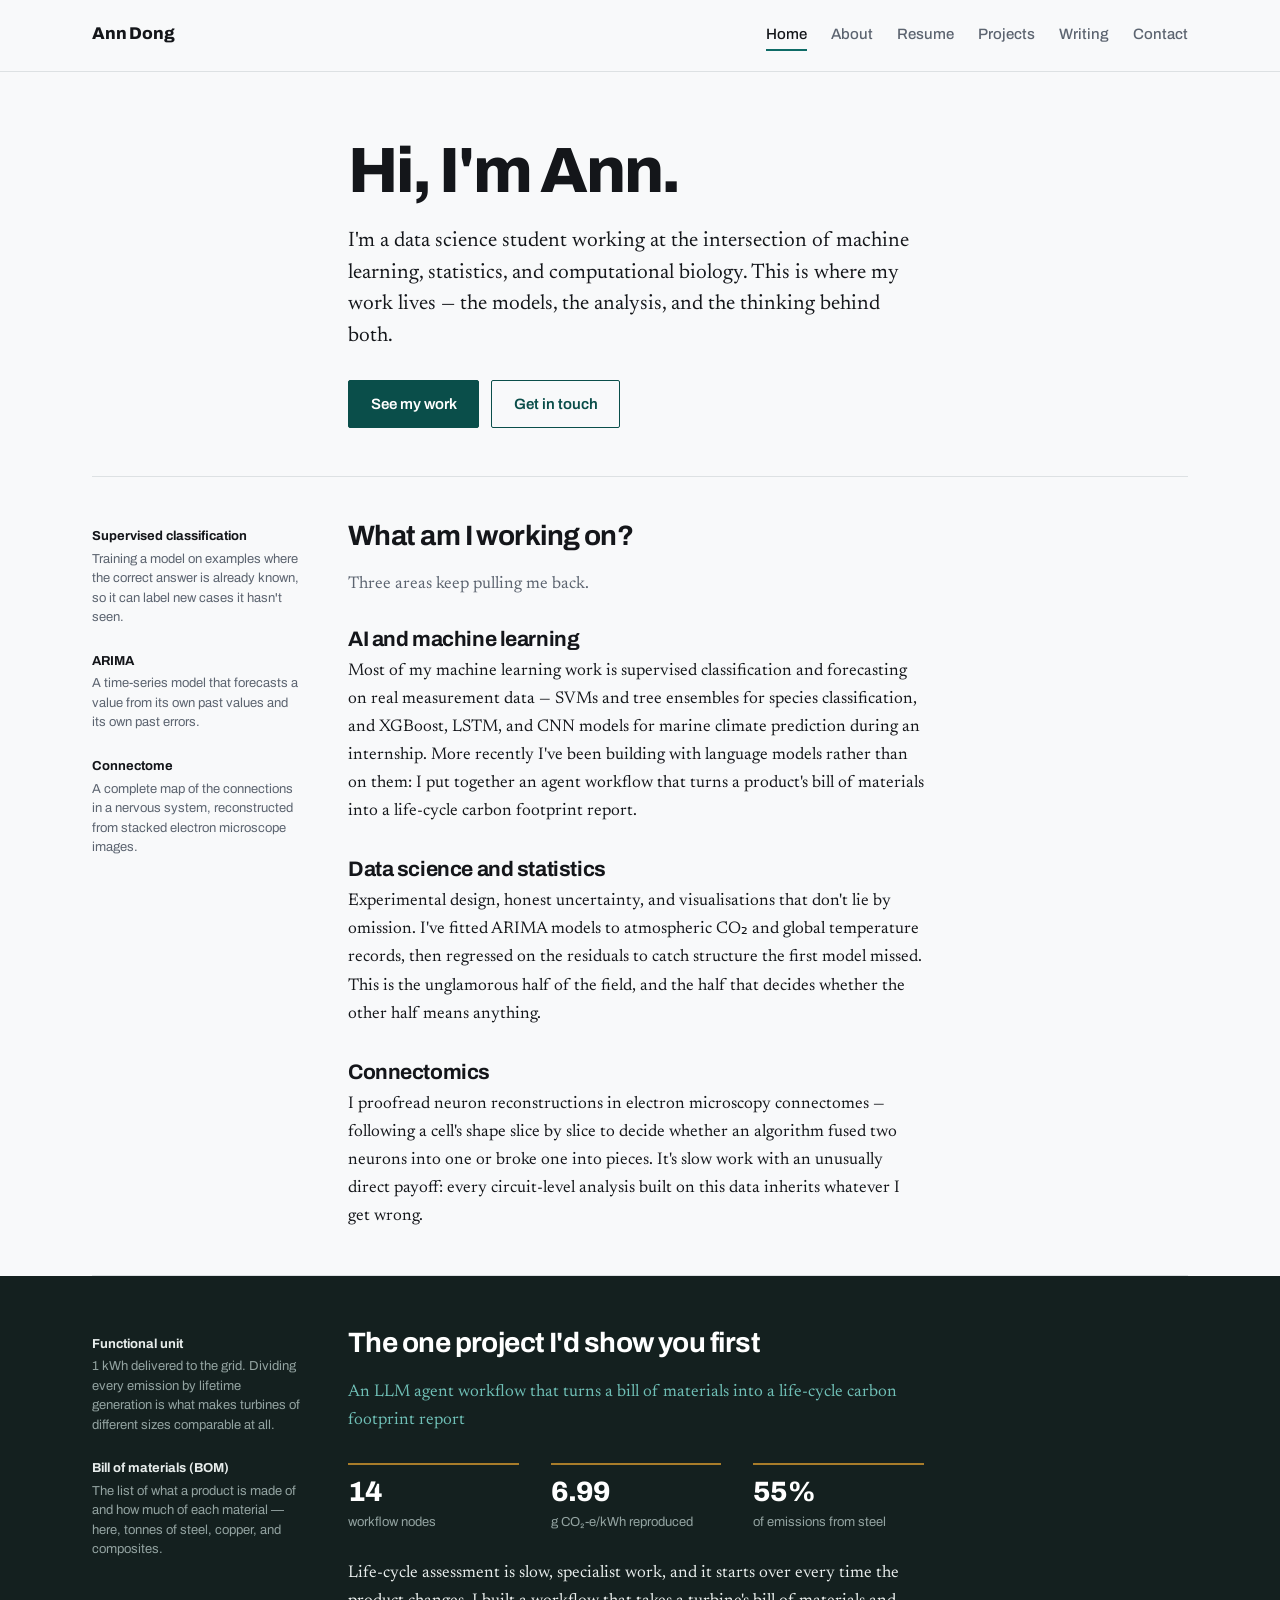
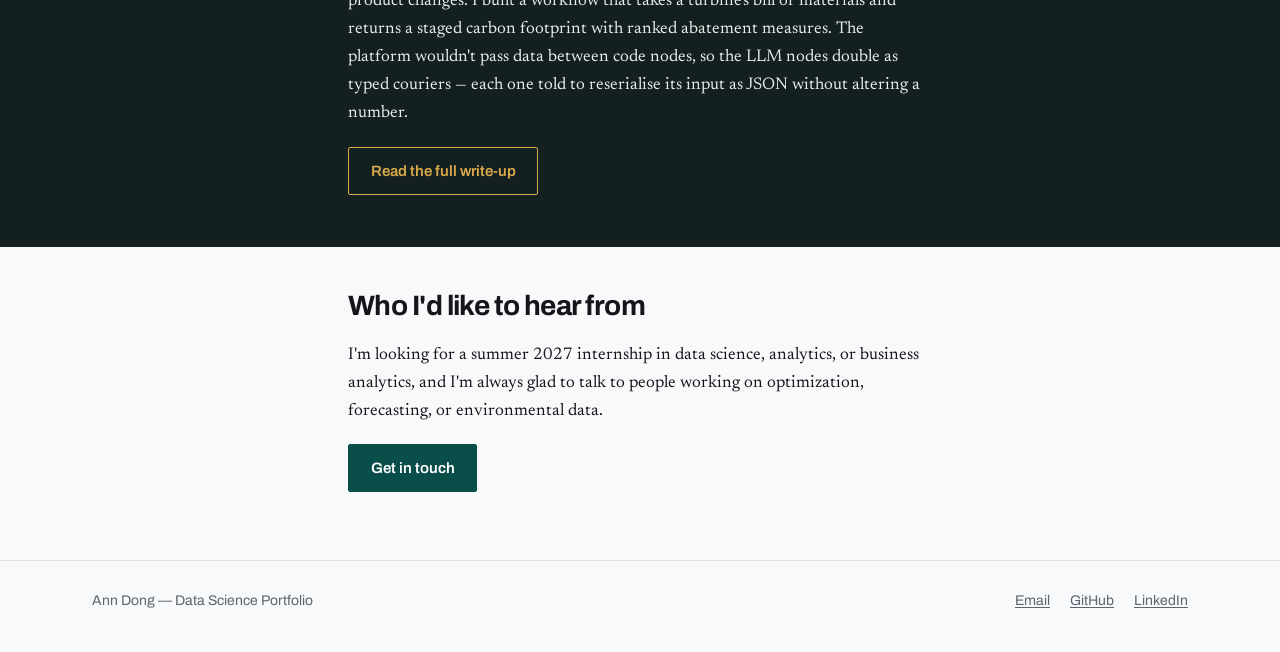
==== commit 4d705ebf: "Add files via upload Revised" ====
--- a/index.html
+++ b/index.html
@@ -4,7 +4,7 @@
 <meta charset="utf-8">
 <meta name="viewport" content="width=device-width, initial-scale=1">
 <title>Ann Dong — Data Science Portfolio</title>
-<meta name="description" content="Ann Dong is a data science student working across machine learning, statistics, and computational biology.">
+<meta name="description" content="Ann Dong is a data science student working across machine learning, statistics, and connectomics.">
 <link rel="preconnect" href="https://fonts.googleapis.com">
 <link rel="preconnect" href="https://fonts.gstatic.com" crossorigin>
 <link href="https://fonts.googleapis.com/css2?family=Archivo:wght@400;500;600;700;800&family=Newsreader:opsz,wght@6..72,400;6..72,500&display=swap" rel="stylesheet">
@@ -29,30 +29,35 @@
 <main class="sheet">
 
   <section class="row hero">
-  <div class="gutter"></div>
-  <div class="main">
-    <h1>Hi, I'm Ann.</h1>
-    <p class="lede">I'm a data science student working at the intersection of machine
-      learning, statistics, and computational biology. This is where my work lives —
-      the models, the analysis, and the thinking behind both.</p>
-    <div class="btn-row">
-      <a class="btn btn-solid" href="projects.html">See my work</a>
-      <a class="btn btn-ghost" href="contact.html">Get in touch</a>
+    <div class="gutter"></div>
+    <div class="main">
+      <h1>Hi, I'm Ann.</h1>
+      <p class="lede">I'm a data science student working at the intersection of machine
+        learning, statistics, and computational biology. This is where my work lives —
+        the models, the analysis, and the thinking behind both.</p>
+      <div class="btn-row">
+        <a class="btn btn-solid" href="projects.html">See my work</a>
+        <a class="btn btn-ghost" href="contact.html">Get in touch</a>
+      </div>
     </div>
-  </div>
-</section>
+  </section>
 
   <section class="row">
     <div class="gutter">
       <p class="note">
-        <span class="term">Transformer</span>
-        The neural network architecture behind most modern language models. It works by
-        letting the model weigh every part of an input against every other part.
+        <span class="term">Supervised classification</span>
+        Training a model on examples where the correct answer is already known, so it
+        can label new cases it hasn't seen.
       </p>
       <p class="note">
-        <span class="term">Connectomics</span>
-        The study of complete wiring diagrams of nervous systems — which neuron connects
-        to which, and how.
+        <span class="term">ARIMA</span>
+        A time-series model that forecasts a value from its own past values and its own
+        past errors.
+      </p>
+      <p class="note">
+        <span class="term">Connectome</span>
+        A complete map of the connections in a nervous system, reconstructed from
+        stacked electron microscope images.
       </p>
     </div>
     <div class="main">
@@ -61,31 +66,30 @@
 
       <div class="entry">
         <h3>AI and machine learning</h3>
-        <p>Most of my machine learning work is supervised classification and
-          forecasting on real measurement data — SVMs and tree ensembles for species
-          classification, and XGBoost, LSTM, and CNN models for marine climate
-          prediction during an internship. More recently I've been building with
-          language models rather than on them: I put together an agent workflow that
-          turns a product's bill of materials into a life-cycle carbon footprint
-          report.</p>
+        <p>Most of my machine learning work is supervised classification and forecasting
+          on real measurement data — SVMs and tree ensembles for species classification,
+          and XGBoost, LSTM, and CNN models for marine climate prediction during an
+          internship. More recently I've been building with language models rather than
+          on them: I put together an agent workflow that turns a product's bill of
+          materials into a life-cycle carbon footprint report.</p>
       </div>
 
       <div class="entry">
         <h3>Data science and statistics</h3>
-        <p>Experimental design, honest uncertainty, and visualisations that don't
-          lie by omission. I've fitted ARIMA models to atmospheric CO₂ and global
-          temperature records, then regressed on the residuals to catch structure the
-          first model missed. This is the unglamorous half of the field, and the half
-          that decides whether the other half means anything.</p>
+        <p>Experimental design, honest uncertainty, and visualisations that don't lie by
+          omission. I've fitted ARIMA models to atmospheric CO₂ and global temperature
+          records, then regressed on the residuals to catch structure the first model
+          missed. This is the unglamorous half of the field, and the half that decides
+          whether the other half means anything.</p>
       </div>
 
       <div class="entry">
         <h3>Connectomics</h3>
         <p>I proofread neuron reconstructions in electron microscopy connectomes —
-        following a cell's shape slice by slice to decide whether an algorithm
-        fused two neurons into one or broke one into pieces. It's slow work with
-        an unusually direct payoff: every circuit-level analysis built on this
-        data inherits whatever I get wrong.</p>
+          following a cell's shape slice by slice to decide whether an algorithm fused
+          two neurons into one or broke one into pieces. It's slow work with an
+          unusually direct payoff: every circuit-level analysis built on this data
+          inherits whatever I get wrong.</p>
       </div>
     </div>
   </section>
@@ -93,19 +97,25 @@
   <section class="row row-dark">
     <div class="gutter">
       <p class="note">
-        <span class="term">ARIMA</span>
-        A time-series model that forecasts a value from its own past values and
-        its own past errors.
+        <span class="term">Functional unit</span>
+        1 kWh delivered to the grid. Dividing every emission by lifetime generation is
+        what makes turbines of different sizes comparable at all.
       </p>
       <p class="note">
-        <span class="term">Connectome</span>
-        A complete map of the connections in a nervous system, reconstructed from
-        stacked electron microscope images.
+        <span class="term">Bill of materials (BOM)</span>
+        The list of what a product is made of and how much of each material — here,
+        tonnes of steel, copper, and composites.
       </p>
+    </div>
+    <div class="main">
+      <h2>The one project I'd show you first</h2>
+      <p class="sub">An LLM agent workflow that turns a bill of materials into a
+        life-cycle carbon footprint report</p>
+
       <div class="stats">
-        <div class="stat"><b>14</b><span>nodes alternating code and LLM</span></div>
-        <div class="stat"><b>6.99</b><span>g CO₂-e/kWh reproduced</span></div>
-        <div class="stat"><b>55%</b><span>of emissions traced to steel</span></div>
+        <div class="stat"><b>14</b><span>workflow nodes</span></div>
+        <div class="stat"><b>6.99</b><span>g&nbsp;CO₂-e/kWh reproduced</span></div>
+        <div class="stat"><b>55%</b><span>of emissions from steel</span></div>
       </div>
 
       <p style="margin-top:1.75rem">Life-cycle assessment is slow, specialist work, and
@@ -125,8 +135,8 @@
     <div class="gutter"></div>
     <div class="main">
       <h2>Who I'd like to hear from</h2>
-      <p>I'm looking for a summer 2027 internship in data science, analytics,
-        or business analytics, and I'm always glad to talk to people working on
+      <p>I'm looking for a summer 2027 internship in data science, analytics, or
+        business analytics, and I'm always glad to talk to people working on
         optimization, forecasting, or environmental data.</p>
       <div class="btn-row">
         <a class="btn btn-solid" href="contact.html">Get in touch</a>
--- a/style.css
+++ b/style.css
@@ -184,7 +184,7 @@
 
 .stats {
   display: grid;
-  grid-template-columns: repeat(3, minmax(0, 1fr));
+  grid-template-columns: repeat(auto-fit, minmax(9rem, 1fr));
   gap: 1.5rem 2rem;
 }
 
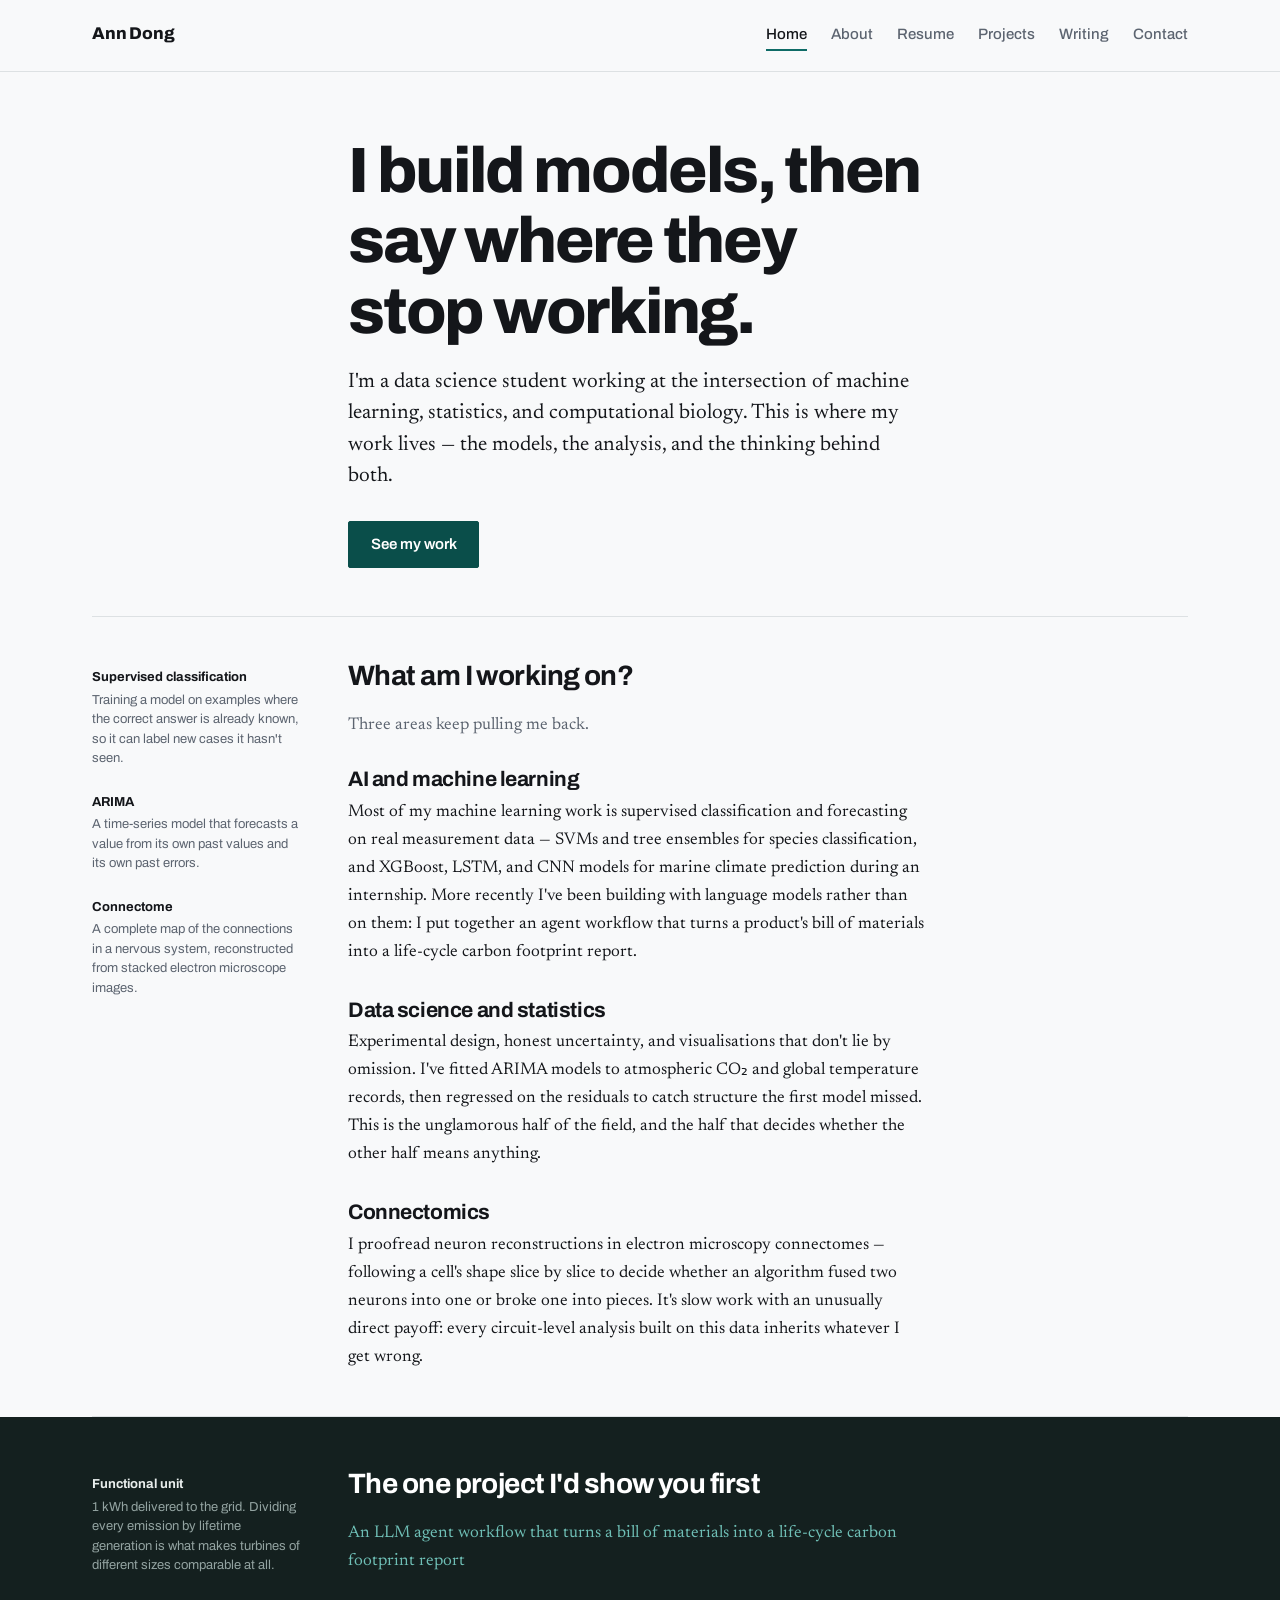
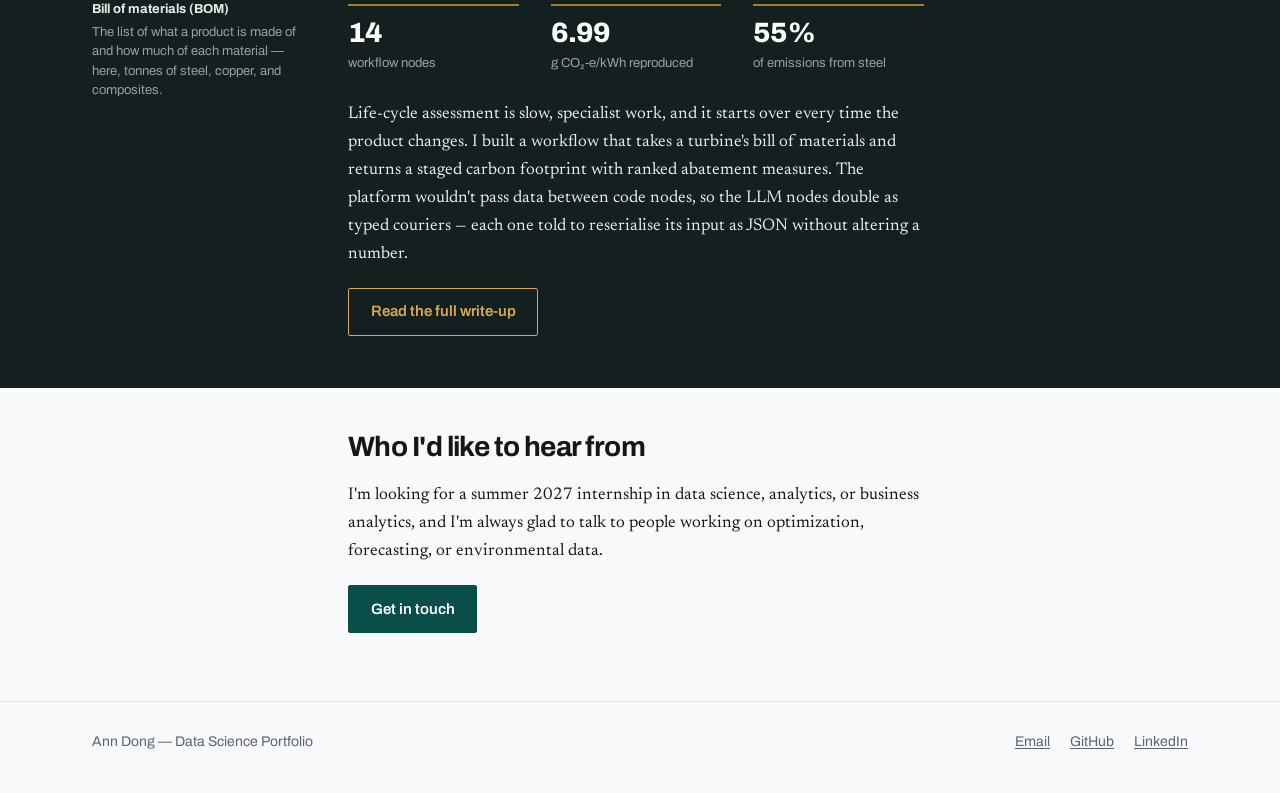
==== commit e5bb2234: "4" ====
--- a/index.html
+++ b/index.html
@@ -31,13 +31,12 @@
   <section class="row hero">
     <div class="gutter"></div>
     <div class="main">
-      <h1>Hi, I'm Ann.</h1>
+      <h1>I build models, then say where they stop working.</h1>
       <p class="lede">I'm a data science student working at the intersection of machine
         learning, statistics, and computational biology. This is where my work lives —
         the models, the analysis, and the thinking behind both.</p>
       <div class="btn-row">
         <a class="btn btn-solid" href="projects.html">See my work</a>
-        <a class="btn btn-ghost" href="contact.html">Get in touch</a>
       </div>
     </div>
   </section>
@@ -126,7 +125,7 @@
         JSON without altering a number.</p>
 
       <div class="btn-row">
-        <a class="btn btn-ghost" href="project-1.html">Read the full write-up</a>
+        <a class="btn btn-ghost" href="project-2.html">Read the full write-up</a>
       </div>
     </div>
   </section>
--- a/style.css
+++ b/style.css
@@ -364,6 +364,11 @@
 .footer-inner a:hover { color: var(--ink); }
 .footer-links { display: flex; flex-wrap: wrap; gap: 1.25rem; }
 
+/* Pages with no margin notes: content uses the full measure */
+.plain .row { grid-template-columns: minmax(0, 44rem); }
+.plain .row > .main { grid-column: 1; }
+.plain .row > .gutter { display: none; }
+
 /* ---------- Narrow screens: the margin folds into the flow ---------- */
 
 @media (max-width: 56rem) {
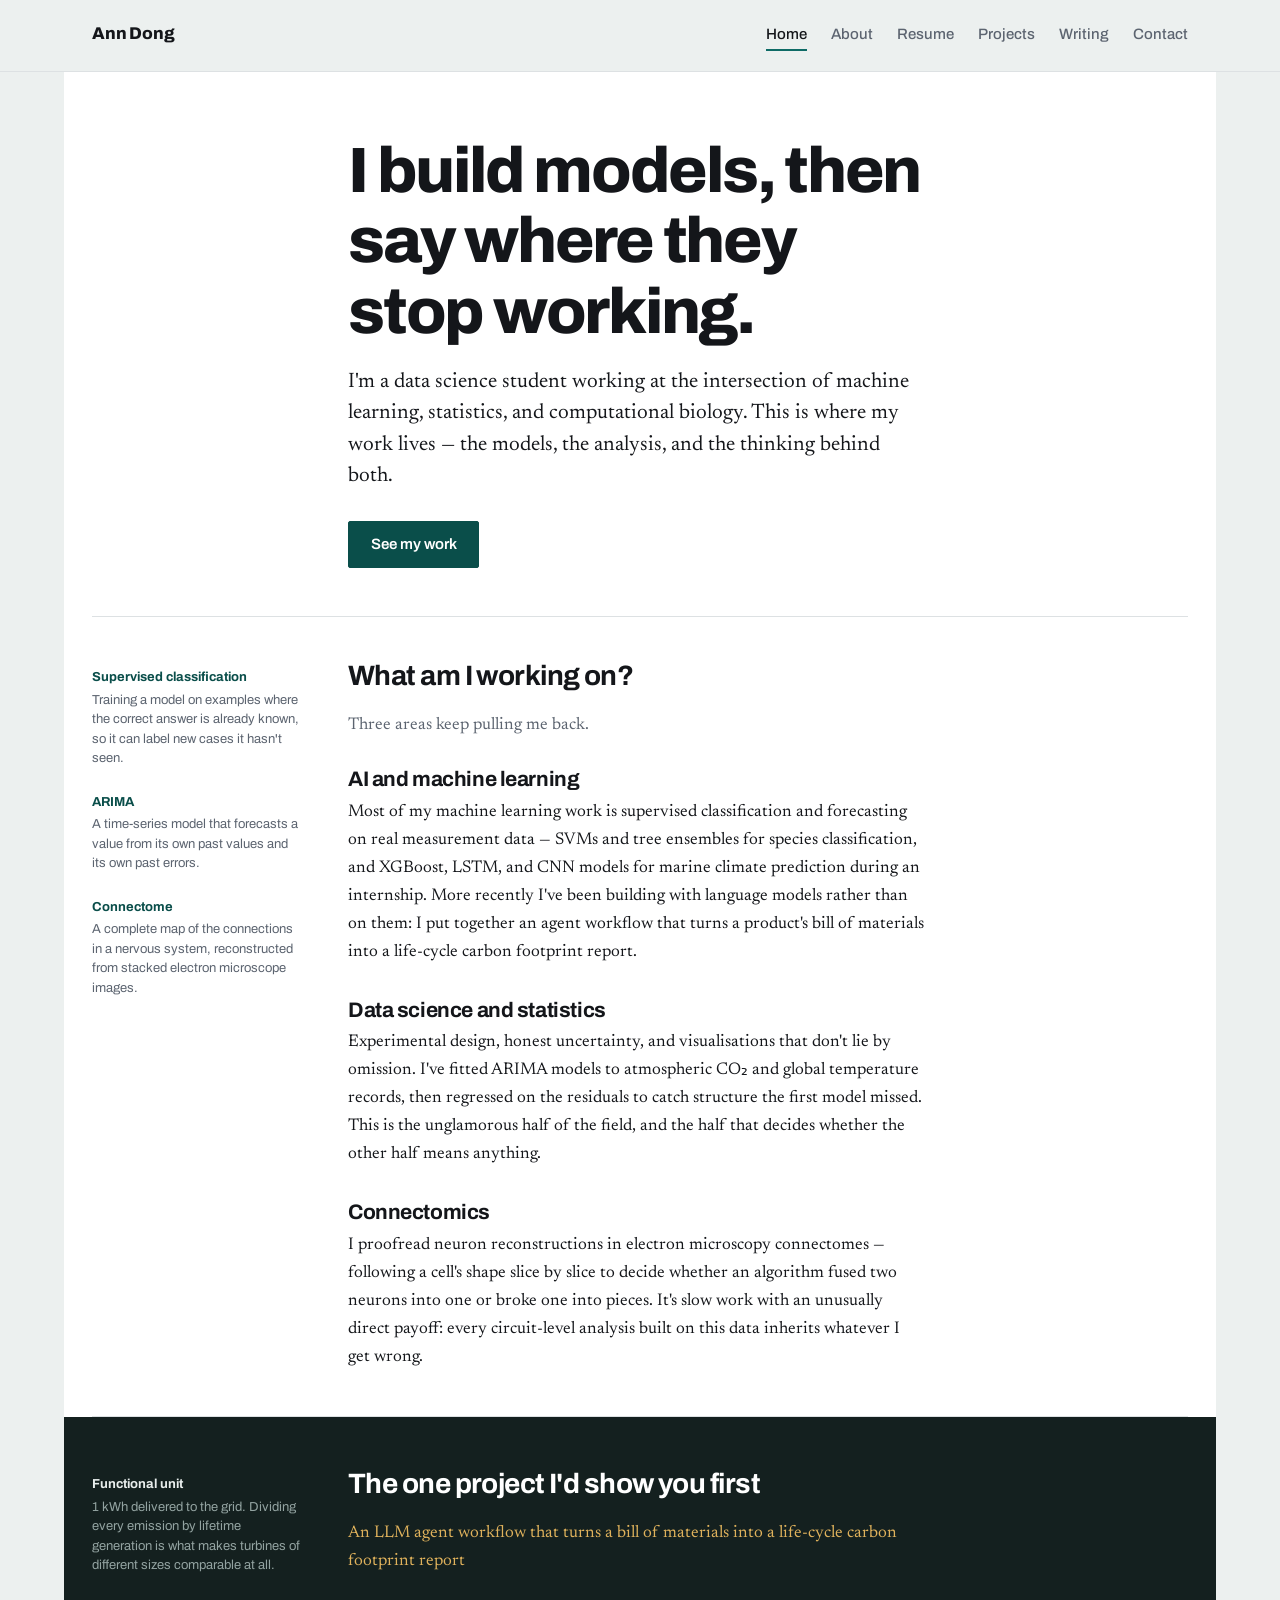
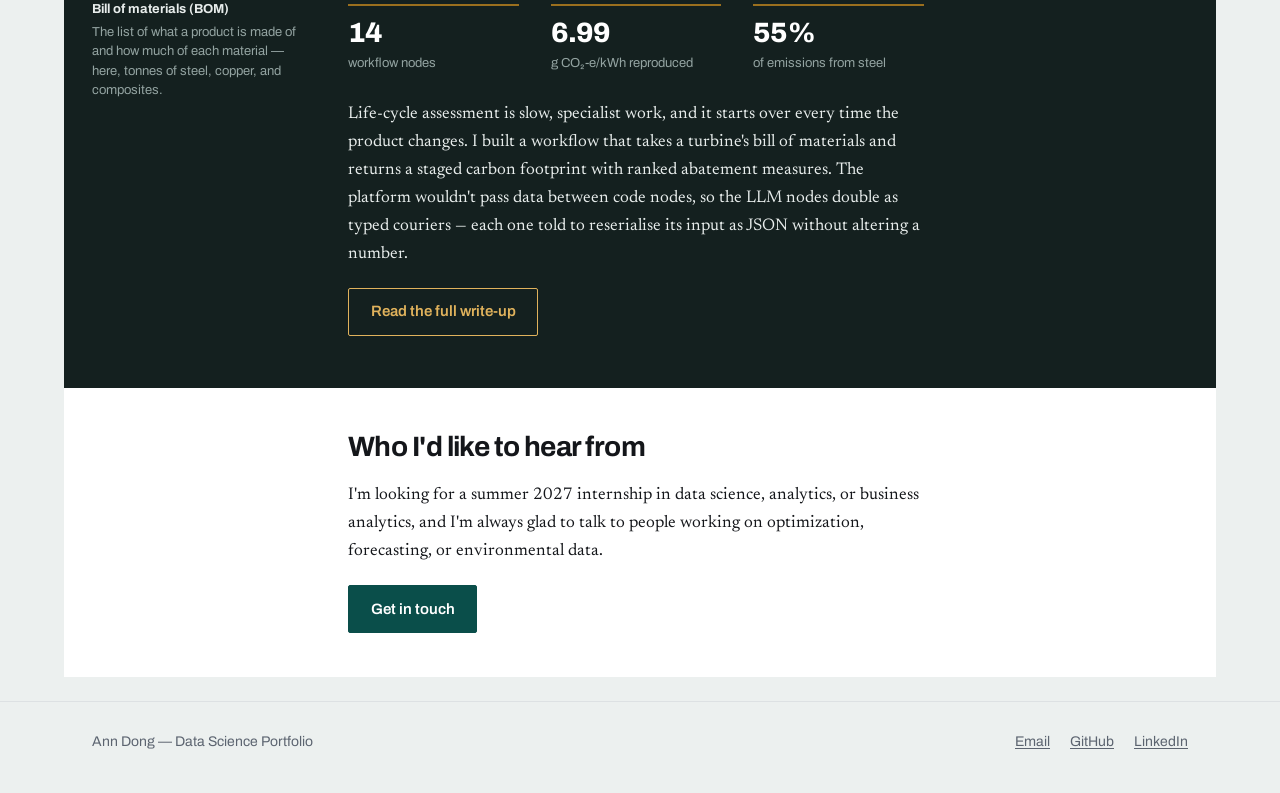
==== commit baba4a8e: "Revised contact info" ====
--- a/index.html
+++ b/index.html
@@ -150,7 +150,7 @@
     <span>Ann Dong — Data Science Portfolio</span>
     <div class="footer-links">
       <a href="mailto:qiuyandong@ucsb.edu">Email</a>
-      <a href="https://github.com/qiuyandong">GitHub</a>
+      <a href="https://github.com/qiuyandongqiuyandong">GitHub</a>
       <a href="https://www.linkedin.com/in/ann-dong-a5a053351">LinkedIn</a>
     </div>
   </div>
--- a/style.css
+++ b/style.css
@@ -184,7 +184,7 @@
 
 .stats {
   display: grid;
-  grid-template-columns: repeat(auto-fit, minmax(9rem, 1fr));
+  grid-template-columns: repeat(3, minmax(0, 1fr));
   gap: 1.5rem 2rem;
 }
 
@@ -364,11 +364,6 @@
 .footer-inner a:hover { color: var(--ink); }
 .footer-links { display: flex; flex-wrap: wrap; gap: 1.25rem; }
 
-/* Pages with no margin notes: content uses the full measure */
-.plain .row { grid-template-columns: minmax(0, 44rem); }
-.plain .row > .main { grid-column: 1; }
-.plain .row > .gutter { display: none; }
-
 /* ---------- Narrow screens: the margin folds into the flow ---------- */
 
 @media (max-width: 56rem) {
@@ -395,3 +390,56 @@
 @media (prefers-reduced-motion: reduce) {
   * { transition: none !important; animation: none !important; }
 }
+
+/* ============================================================
+   COLOUR REFRESH — paste this at the very end of style.css.
+   Colours only. No layout, spacing, type or structure is touched.
+   ============================================================ */
+
+:root {
+  /* The desk gets a faint teal-grey cast so it reads as a surface
+     rather than as off-white. The sheet stays pure white. */
+  --paper:   #ECF0EF;
+  --surface: #FFFFFF;
+
+  /* Slightly warmer, slightly deeper gold. Holds up better as small
+     bold text on white than the old value did. */
+  --gold:       #9A6F1E;
+  --gold-light: #E0B25C;
+}
+
+/* 1 — The page becomes an actual sheet on an actual desk.
+      This is the change that does most of the work. */
+.sheet { background: var(--surface); }
+
+/* 2 — Figures were white on white and had gone invisible.
+      Flip them to the tinted tone so they read as insets. */
+figure { background: var(--paper); }
+
+/* 3 — The left margin is a third of the page and was entirely grey.
+      Colouring just the term gives it life without noise. */
+.gutter .term { color: var(--teal-deep); }
+
+/* 4 — One accent per context. In the dark band gold now does all the
+      accenting, so the minty teal no longer competes with it. */
+.row-dark .sub { color: var(--gold-light); }
+
+/* 5 — Project links answer the cursor. Tint only, no movement. */
+.project-item:hover { background: rgba(14, 107, 102, 0.045); }
+
+/* 6 — Small warmth where nobody expects it. */
+::selection { background: #F6E4BC; color: var(--ink); }
+
+/* 7 — The dark band sits on white now, so soften its inner surfaces
+      a touch to keep figures and rules from looking cut out. */
+.row-dark figure { background: rgba(255, 255, 255, 0.05); }
+
+/* ---------- 1 ---------- */
+
+.row-dark {
+  margin-inline: -1.75rem;
+  padding-inline: 1.75rem;
+}
+
+/* 失效的出血层，去掉免得以后误会 */
+.row-dark::before { content: none; }
